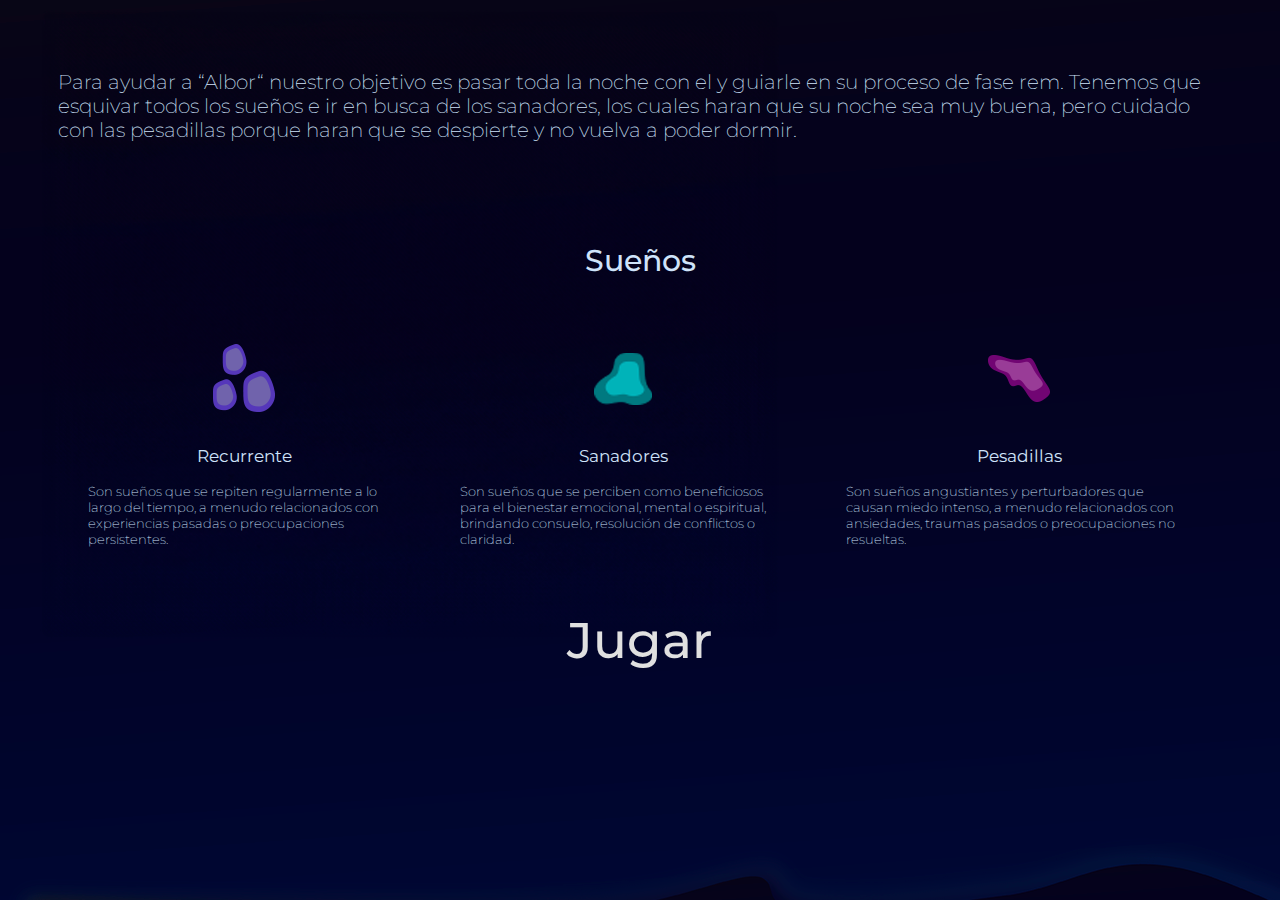
==== descripcion.html @ f3bea4f4 "games" ====
<!DOCTYPE html>
<html lang="en">

<head>
    <meta charset="UTF-8">
    <meta name="viewport" content="width=device-width, initial-scale=1.0">
    <title>Somnia home</title>
    <link rel="stylesheet" href="assets/css/style.css" />
    <style>
        body {
            background-image: url('assets/sprites/backgroundescripcion.png');
            /* Ruta de tu imagen de fondo */

        }
    </style>
    <link rel="preconnect" href="https://fonts.googleapis.com">
    <link rel="preconnect" href="https://fonts.gstatic.com" crossorigin>
    <link href="https://fonts.googleapis.com/css2?family=Montserrat:ital,wght@0,100..900;1,100..900&display=swap"
        rel="stylesheet">
</head>

<body>

    <section class="seccion2">

        <div class="descripcion2">
            <p class="descripcion2">Para ayudar a “Albor“ nuestro objetivo es pasar toda la noche con el y guiarle en su
                proceso de fase rem. Tenemos que esquivar todos los sueños e ir en busca de los sanadores, los cuales
                haran que su noche sea muy buena, pero cuidado con las pesadillas porque haran que se despierte y no
                vuelva a poder dormir.</p>

        </div>
    </section>
    <section class="sueños">
        <div class="tituloSueños">
            <p>Sueños</p>
        </div>
        <div class="sueñosExplicacion">
            <div class="recurrentes">
                <div class="fotoSueños">
                    <img src="assets/sprites/recurrente.png" alt="sueñorecurrente">
                </div>
                <p class="tituloSueño">Recurrente</p>
                <p>Son sueños que se repiten regularmente a lo largo del tiempo, a menudo relacionados con experiencias
                    pasadas o preocupaciones persistentes.</p>
            </div>
            <div class="sanadores">
                <div class="fotoSueños">
                    <img src="assets/sprites/sanador.png" alt="sueñorecurrente">
                </div>
                <p class="tituloSueño">Sanadores</p>
                <p>Son sueños que se perciben como beneficiosos para el bienestar emocional, mental o espiritual,
                    brindando consuelo, resolución de conflictos o claridad.</p>
            </div>
            <div class="pesadillas">
                <div class="fotoSueños">
                    <img src="assets/sprites/pesadilla.png" alt="sueñorecurrente">
                </div>
                <p class="tituloSueño">Pesadillas</p>
                <p>Son sueños angustiantes y perturbadores que causan miedo intenso, a menudo relacionados con
                    ansiedades, traumas pasados o preocupaciones no resueltas.</p>
            </div>
        </div>
        <a class="gogame" href="game.html">Jugar</a>
    </section>

</body>

</html>
---- assets/css/style.css ----
@charset "UTF-8";
.montserrat-font {
  font-family: "Montserrat", sans-serif;
  font-optical-sizing: auto;
  font-weight: 200;
}

.gogame {
  color: rgb(224, 224, 224);
  font-family: "Montserrat", sans-serif;
  font-weight: 500;
  font-size: 50px;
  display: flex;
  justify-content: center;
  margin-top: 50px;
  text-decoration: none;
}

.seccion1 {
  color: rgb(224, 224, 224);
  margin: 50px;
}
.seccion1 .titulo {
  color: rgb(207, 227, 250);
  font-family: "Montserrat", sans-serif;
  font-weight: 100;
  font-size: 83px;
}
.seccion1 .descripcion {
  color: rgb(207, 227, 250);
  width: 800px;
  font-family: "Montserrat", sans-serif;
  font-weight: 200;
  font-size: 13px;
}

.seccion2 {
  display: flex;
  justify-content: center;
  margin: 50px;
}
.seccion2 .descripcion2 {
  color: rgb(207, 227, 250);
  font-family: "Montserrat", sans-serif;
  font-weight: 200;
  font-size: 20px;
}

.sueños {
  display: flex;
  flex-direction: column;
  justify-content: center;
  color: rgb(207, 227, 250);
  font-family: "Montserrat", sans-serif;
  font-weight: 200;
  font-size: 13px;
  margin: 0px 50px 50px 50px;
}
.sueños .tituloSueños {
  display: flex;
  justify-content: center;
  font-size: 30px;
  font-weight: 500;
}
.sueños .sueñosExplicacion {
  display: flex;
  flex-direction: row;
  color: rgb(207, 227, 250);
  font-family: "Montserrat", sans-serif;
  font-weight: 200;
  font-size: 13px;
  margin-top: 20px;
}
.sueños .sueñosExplicacion .recurrentes {
  padding: 0px 30px;
}
.sueños .sueñosExplicacion .recurrentes .fotoSueños {
  display: flex;
  justify-content: center;
}
.sueños .sueñosExplicacion .recurrentes .tituloSueño {
  font-weight: 400;
  font-size: 17px;
  display: flex;
  justify-content: center;
}
.sueños .sueñosExplicacion .sanadores {
  padding: 0px 30px;
}
.sueños .sueñosExplicacion .sanadores .fotoSueños {
  display: flex;
  justify-content: center;
}
.sueños .sueñosExplicacion .sanadores .tituloSueño {
  font-weight: 400;
  font-size: 17px;
  display: flex;
  justify-content: center;
}
.sueños .sueñosExplicacion .pesadillas {
  padding: 0px 30px;
}
.sueños .sueñosExplicacion .pesadillas .fotoSueños {
  display: flex;
  justify-content: center;
}
.sueños .sueñosExplicacion .pesadillas .tituloSueño {
  font-weight: 400;
  font-size: 17px;
  display: flex;
  justify-content: center;
}/*# sourceMappingURL=style.css.map */
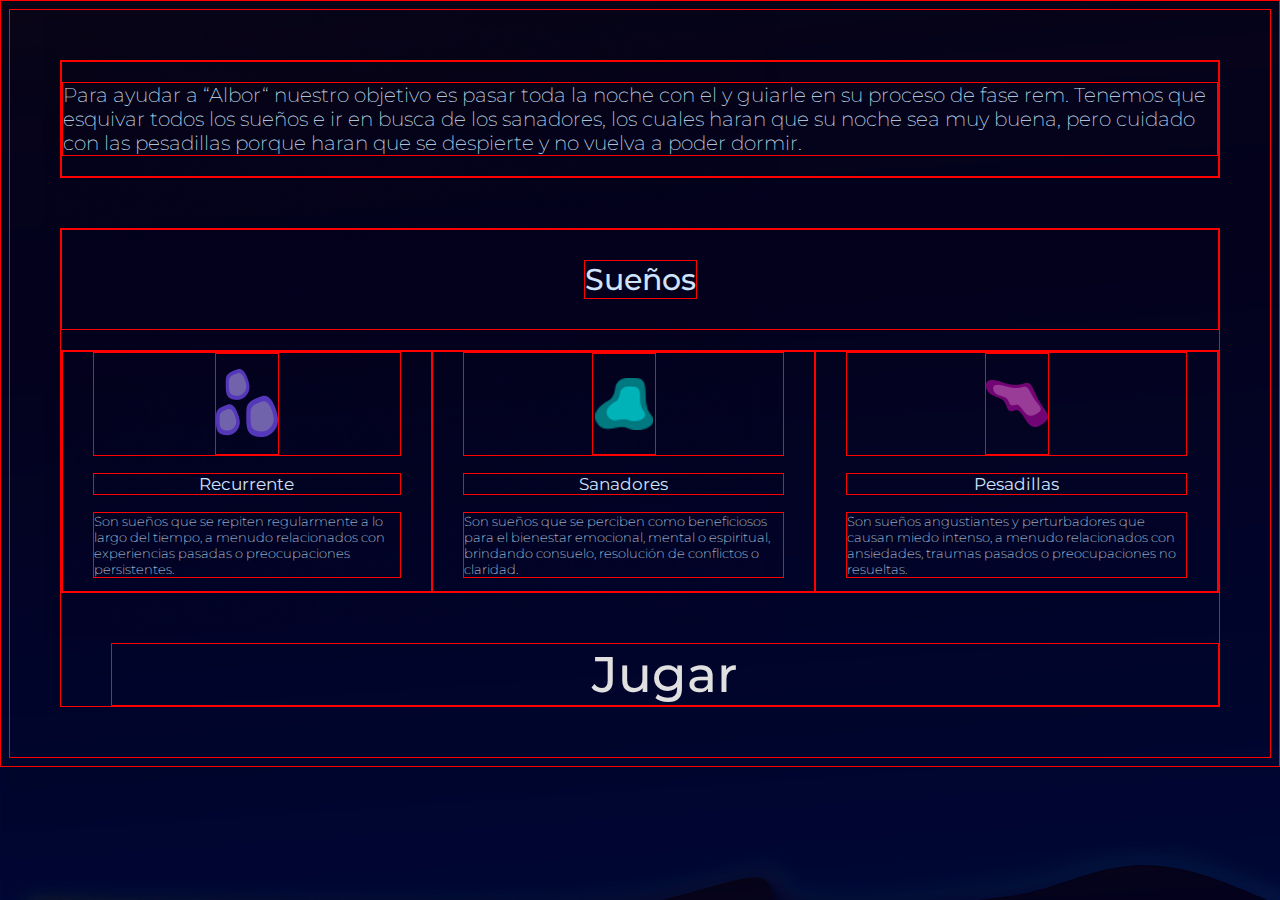
==== commit d9f1e3f6: "wjefi" ====
--- a/descripcion.html
+++ b/descripcion.html
@@ -61,7 +61,7 @@
                     ansiedades, traumas pasados o preocupaciones no resueltas.</p>
             </div>
         </div>
-        <a class="gogame" href="game.html">Jugar</a>
+        <a class="gogame1" href="game.html">Jugar</a>
     </section>
 
 </body>
--- a/assets/css/style.css
+++ b/assets/css/style.css
@@ -5,15 +5,30 @@
   font-weight: 200;
 }
 
+* {
+  border: 1px solid red;
+}
+
 .gogame {
   color: rgb(224, 224, 224);
   font-family: "Montserrat", sans-serif;
   font-weight: 500;
   font-size: 50px;
+  margin-top: 50px;
+  text-decoration: none;
+  margin-left: 50px;
+}
+
+.gogame1 {
+  color: rgb(224, 224, 224);
+  font-family: "Montserrat", sans-serif;
+  font-weight: 500;
+  font-size: 50px;
+  margin-top: 50px;
   display: flex;
   justify-content: center;
-  margin-top: 50px;
   text-decoration: none;
+  margin-left: 50px;
 }
 
 .seccion1 {
